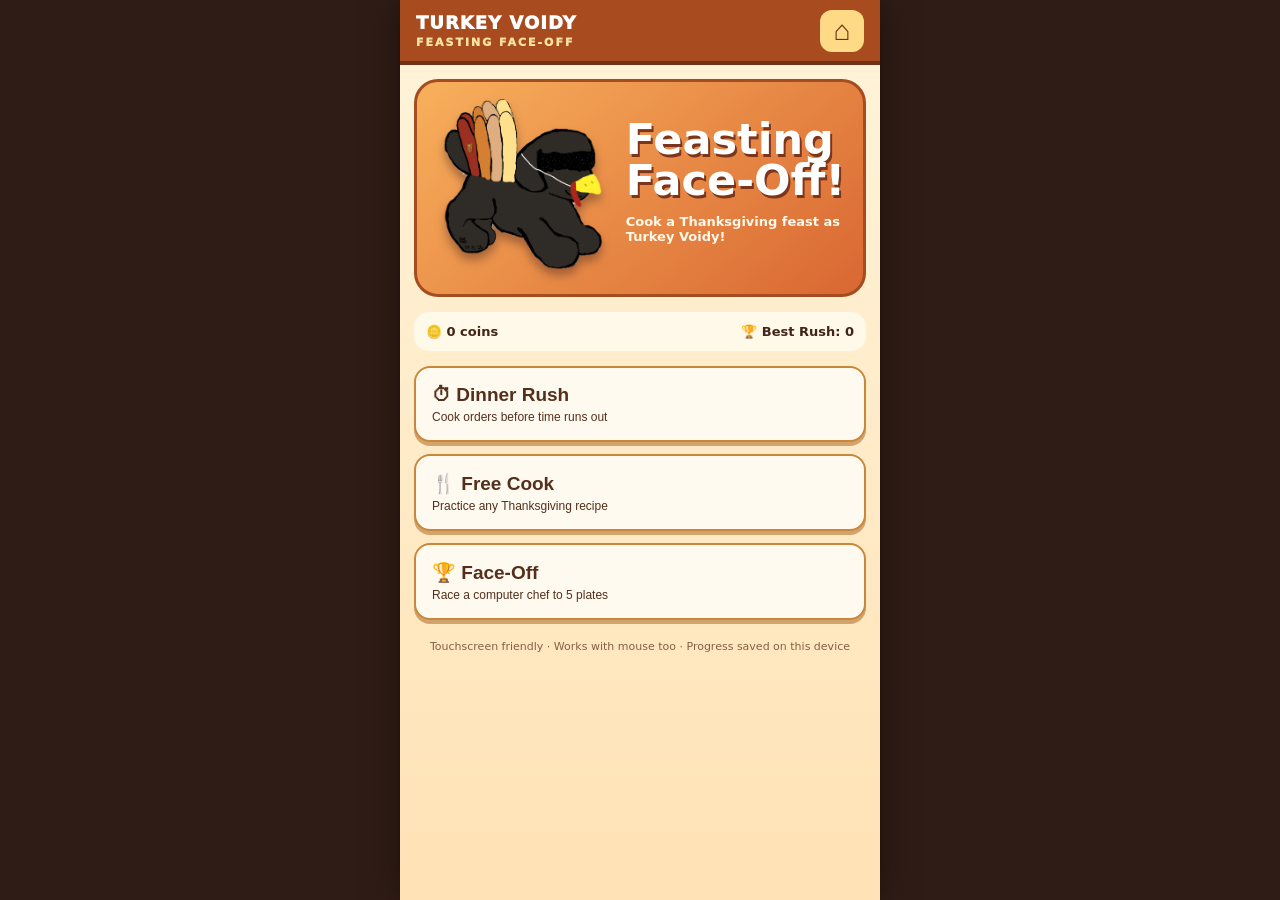
==== index.html @ e3905e34 "Add files via upload" ====
<!doctype html><html lang="en"><head><meta charset="utf-8"><meta name="viewport" content="width=device-width,initial-scale=1,viewport-fit=cover"><meta name="theme-color" content="#a84c20"><title>Turkey Voidy: Feasting Face-Off</title><link rel="stylesheet" href="style.css"></head><body><main id="game" class="game"><header><div class="brand">TURKEY VOIDY <small>FEASTING FACE-OFF</small></div><button id="homeBtn" class="iconBtn" aria-label="Home">⌂</button></header><section id="home" class="screen"><div class="hero"><img src="Images/Turkey-Voidy-Dog.png" alt="Turkey Voidy Dog"><div><h1>Feasting<br>Face-Off!</h1><p>Cook a Thanksgiving feast as Turkey Voidy!</p></div></div><div class="stats"><span>🪙 <b id="bank">0</b> coins</span><span>🏆 Best Rush: <b id="best">0</b></span></div><div class="modeGrid"><button data-mode="rush"><strong>⏱ Dinner Rush</strong><span>Cook orders before time runs out</span></button><button data-mode="free"><strong>🍴 Free Cook</strong><span>Practice any Thanksgiving recipe</span></button><button data-mode="faceoff"><strong>🏆 Face-Off</strong><span>Race a computer chef to 5 plates</span></button></div><p class="fine">Touchscreen friendly · Works with mouse too · Progress saved on this device</p></section><section id="play" class="screen" hidden><div class="hud"><div><small id="modeName">Dinner Rush</small><b id="clock">02:00</b></div><div><small>Plates</small><b id="plates">0</b></div><div><small>Coins earned</small><b id="earned">0</b></div></div><div id="rival" class="rival" hidden><span>Rival chef</span><div class="bar"><div id="rivalBar"></div></div><b id="rivalScore">0 / 5</b></div><div class="kitchen"><div class="order" id="order">Time to cook!</div><div class="chef"><img src="Images/Turkey-Voidy-Dog.png" alt="Turkey Voidy"><div class="speech" id="speech">Let's feast!</div></div><div class="counter"><div id="dish" class="dish">🍽️</div><div id="instruction" class="instruction">Choose a recipe to start cooking.</div><div class="progress"><div id="progressFill"></div></div><div id="actions" class="actions"></div></div></div><div id="recipeButtons" class="recipes"></div><div id="playFooter" class="foot"><button id="skipBtn" class="secondary">New order</button><button id="quitBtn" class="secondary">End game</button></div></section><section id="results" class="screen" hidden><div class="resultCard"><div class="resultIcon">🏆</div><h2 id="resultTitle">Feast Complete!</h2><p id="resultText"></p><div id="resultNumbers" class="resultNumbers"></div><button id="againBtn" class="primary">Play again</button><button id="backBtn" class="secondary">Back to menu</button></div></section></main><script src="script.js"></script></body></html>
---- style.css ----
:root{font-family:system-ui,-apple-system,Segoe UI,sans-serif;color:#422419;background:#301c17}*{box-sizing:border-box}body{margin:0}.game{max-width:480px;min-height:100dvh;margin:auto;background:linear-gradient(#fff4da,#ffe2b5);box-shadow:0 0 30px #1c100b;overflow:hidden}header{height:65px;background:#a84c20;color:#fff;display:flex;align-items:center;justify-content:space-between;padding:10px 16px;border-bottom:4px solid #713315}.brand{font-weight:1000;letter-spacing:1px;font-size:18px;line-height:1}.brand small{display:block;font-size:11px;letter-spacing:2px;margin-top:5px;color:#ffe2a5}.iconBtn{background:#ffda86;border:0;border-radius:12px;font-size:28px;color:#683112;width:44px;height:42px}.screen{padding:14px;min-height:calc(100dvh - 65px)}[hidden]{display:none!important}.hero{display:flex;align-items:center;min-height:205px;background:linear-gradient(140deg,#f8b05c,#d96732);border:3px solid #a34d20;border-radius:24px;padding:10px;gap:7px}.hero img{width:45%;object-fit:contain;filter:drop-shadow(0 7px 5px #693b2788)}.hero h1{font-size:clamp(28px,8vw,43px);line-height:.96;margin:0;color:#fff;text-shadow:2px 3px #7c351a}.hero p{font-size:13px;font-weight:700;color:#fff8e9}.stats{display:flex;justify-content:space-between;margin:15px 0;background:#fff9e9;padding:12px;border-radius:15px;font-size:13px;font-weight:700}.modeGrid{display:grid;gap:12px}.modeGrid button{border:2px solid #c9873b;background:#fffaf0;border-radius:16px;padding:16px;text-align:left;color:#542f1c;box-shadow:0 4px #d3a36e}.modeGrid strong{display:block;font-size:19px}.modeGrid span{display:block;font-size:12px;margin-top:4px}.fine{text-align:center;font-size:11px;color:#865f46;margin-top:20px}.hud{display:grid;grid-template-columns:1.2fr .8fr 1fr;gap:7px}.hud>div{border:2px solid #ce914e;border-radius:12px;background:#fffaf1;padding:8px;text-align:center}.hud small,.hud b{display:block}.hud small{font-size:10px;color:#9d6b44}.hud b{font-size:21px}.rival{display:flex;align-items:center;gap:8px;background:#f7c1a0;border-radius:12px;margin-top:8px;padding:9px;font-size:12px}.rival .bar{flex:1;background:#fff;border-radius:20px;height:10px;overflow:hidden}.rival .bar div{height:100%;background:#a53731;width:0;transition:width .3s}.kitchen{margin-top:12px;border:3px solid #a76430;border-radius:19px;overflow:hidden;background:linear-gradient(#e6c58d 0 38%,#d99c5b 38% 65%,#a6582b 65%);min-height:380px}.order{background:#fff9e8;border-bottom:2px dashed #c18c4d;padding:10px;text-align:center;font-size:14px;font-weight:800;min-height:42px}.chef{height:136px;display:flex;align-items:center;justify-content:center;gap:8px}.chef img{height:132px;width:155px;object-fit:contain;filter:drop-shadow(0 4px 2px #51352277)}.speech{border-radius:18px 18px 18px 3px;background:#fff9e9;padding:10px;max-width:130px;font-size:13px;font-weight:800;text-align:center;box-shadow:0 3px #b97743}.counter{background:linear-gradient(#9d542d,#723b22);border-top:7px solid #e5b06d;padding:12px;min-height:210px;color:#fff}.dish{text-align:center;font-size:52px;height:65px}.instruction{font-size:14px;font-weight:800;text-align:center;min-height:42px}.progress{height:12px;border-radius:20px;background:#492b21;overflow:hidden;margin:9px 0}.progress div{height:100%;width:0;background:#aaf18c;transition:width .1s}.actions{display:flex;flex-wrap:wrap;gap:8px;justify-content:center}.actions button,.recipes button,.primary,.secondary{border:0;border-radius:13px;padding:12px 16px;font-size:14px;font-weight:850;touch-action:manipulation}.actions button{background:#ffe2a5;color:#59351c;min-width:120px}.actions button:active{transform:scale(.96)}.recipes{display:grid;grid-template-columns:repeat(2,1fr);gap:8px;margin:12px 0}.recipes button{background:#fffaf1;color:#603e2b;border:2px solid #d6a36a;font-size:13px}.recipes button.selected{background:#f7c46e;border-color:#8d4a23}.recipes button:disabled{opacity:.5}.foot{display:flex;gap:9px;justify-content:center}.secondary{background:#e6c69e;color:#593a27}.primary{background:#b75a28;color:white}.resultCard{background:#fff9eb;border:3px solid #c88646;border-radius:25px;margin-top:55px;text-align:center;padding:30px 18px}.resultIcon{font-size:65px}.resultCard h2{font-size:29px;margin:8px 0}.resultCard p{line-height:1.5}.resultNumbers{font-weight:850;font-size:20px;margin:22px}.resultCard button{display:block;width:100%;margin-top:10px}button{cursor:pointer}button:focus-visible{outline:3px solid #2682f2;outline-offset:2px}@media(max-height:700px){.chef{height:110px}.chef img{height:106px}.kitchen{min-height:330px}.counter{min-height:180px}.dish{height:55px;font-size:42px}}
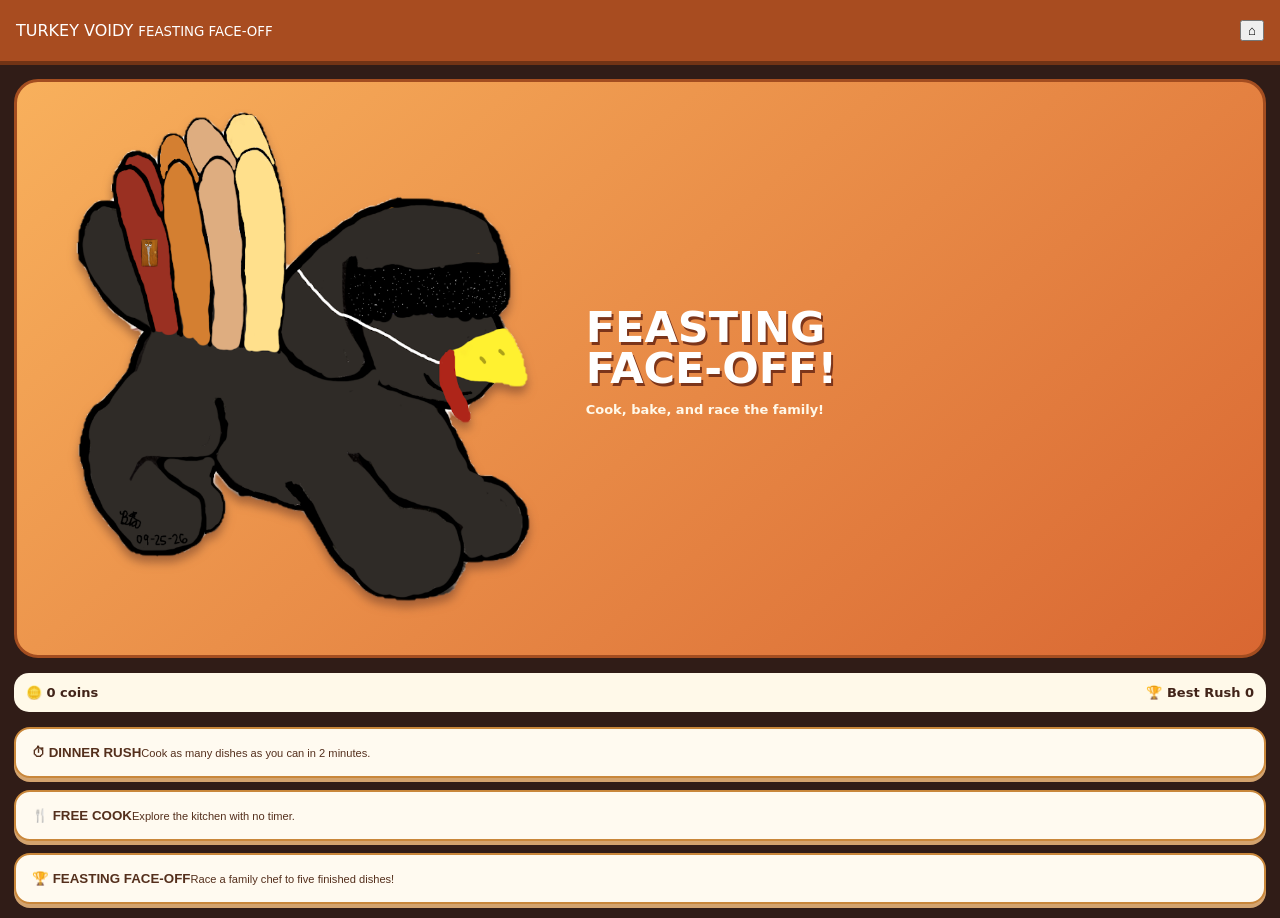
==== commit d1dd94f5: "Change theme color and adjust header layout Updated theme color and modified header structure." ====
--- a/index.html
+++ b/index.html
@@ -1 +1 @@
-<!doctype html><html lang="en"><head><meta charset="utf-8"><meta name="viewport" content="width=device-width,initial-scale=1,viewport-fit=cover"><meta name="theme-color" content="#a84c20"><title>Turkey Voidy: Feasting Face-Off</title><link rel="stylesheet" href="style.css"></head><body><main id="game" class="game"><header><div class="brand">TURKEY VOIDY <small>FEASTING FACE-OFF</small></div><button id="homeBtn" class="iconBtn" aria-label="Home">⌂</button></header><section id="home" class="screen"><div class="hero"><img src="Images/Turkey-Voidy-Dog.png" alt="Turkey Voidy Dog"><div><h1>Feasting<br>Face-Off!</h1><p>Cook a Thanksgiving feast as Turkey Voidy!</p></div></div><div class="stats"><span>🪙 <b id="bank">0</b> coins</span><span>🏆 Best Rush: <b id="best">0</b></span></div><div class="modeGrid"><button data-mode="rush"><strong>⏱ Dinner Rush</strong><span>Cook orders before time runs out</span></button><button data-mode="free"><strong>🍴 Free Cook</strong><span>Practice any Thanksgiving recipe</span></button><button data-mode="faceoff"><strong>🏆 Face-Off</strong><span>Race a computer chef to 5 plates</span></button></div><p class="fine">Touchscreen friendly · Works with mouse too · Progress saved on this device</p></section><section id="play" class="screen" hidden><div class="hud"><div><small id="modeName">Dinner Rush</small><b id="clock">02:00</b></div><div><small>Plates</small><b id="plates">0</b></div><div><small>Coins earned</small><b id="earned">0</b></div></div><div id="rival" class="rival" hidden><span>Rival chef</span><div class="bar"><div id="rivalBar"></div></div><b id="rivalScore">0 / 5</b></div><div class="kitchen"><div class="order" id="order">Time to cook!</div><div class="chef"><img src="Images/Turkey-Voidy-Dog.png" alt="Turkey Voidy"><div class="speech" id="speech">Let's feast!</div></div><div class="counter"><div id="dish" class="dish">🍽️</div><div id="instruction" class="instruction">Choose a recipe to start cooking.</div><div class="progress"><div id="progressFill"></div></div><div id="actions" class="actions"></div></div></div><div id="recipeButtons" class="recipes"></div><div id="playFooter" class="foot"><button id="skipBtn" class="secondary">New order</button><button id="quitBtn" class="secondary">End game</button></div></section><section id="results" class="screen" hidden><div class="resultCard"><div class="resultIcon">🏆</div><h2 id="resultTitle">Feast Complete!</h2><p id="resultText"></p><div id="resultNumbers" class="resultNumbers"></div><button id="againBtn" class="primary">Play again</button><button id="backBtn" class="secondary">Back to menu</button></div></section></main><script src="script.js"></script></body></html>
+<!doctype html><html lang="en"><head><meta charset="utf-8"><meta name="viewport" content="width=device-width,initial-scale=1,viewport-fit=cover"><meta name="theme-color" content="#8b3f24"><title>Turkey Voidy: Feasting Face-Off</title><link rel="stylesheet" href="style.css"></head><body><main id="game"><header><div class="logo">TURKEY VOIDY <small>FEASTING FACE-OFF</small></div><button id="homeBtn" aria-label="Home">⌂</button></header><section id="home" class="screen"><div class="hero"><img src="Images/Turkey-Voidy-Dog.png" alt="Turkey Voidy"><div><h1>FEASTING<br>FACE-OFF!</h1><p>Cook, bake, and race the family!</p></div></div><div class="stats"><span>🪙 <b id="bank">0</b> coins</span><span>🏆 Best Rush <b id="best">0</b></span></div><div class="modeGrid"><button data-mode="rush"><b>⏱ DINNER RUSH</b><small>Cook as many dishes as you can in 2 minutes.</small></button><button data-mode="free"><b>🍴 FREE COOK</b><small>Explore the kitchen with no timer.</small></button><button data-mode="faceoff"><b>🏆 FEASTING FACE-OFF</b><small>Race a family chef to five finished dishes!</small></button></div></section><section id="play" class="screen" hidden><div class="hud"><div><small id="modeName">Dinner Rush</small><b id="clock">02:00</b></div><div><small>Completed</small><b id="plates">0</b></div><div><small>Earned</small><b id="earned">0</b></div></div><div id="rival" class="rival" hidden><img id="rivalPortrait" class="rivalPortrait" alt="Opponent"><span id="rivalName">Family chef</span><div class="bar"><div id="rivalBar"></div></div><b id="rivalScore">0/5</b></div><div class="orderTicket"><span id="order">Time to cook!</span><span id="stepLabel">PREP</span></div><div class="kitchen"><div class="wall"><div class="window"><div class="sun"></div><div class="hill"></div></div><div class="shelf"><span>🥣</span><span>🧂</span><span>🍯</span></div><div class="clockFace">🕒</div></div><div class="room"><div class="fridge appliance" id="fridge"><div class="fridgeTop">FRIDGE</div><div class="fridgeHandle"></div><span>❄</span></div><div class="oven appliance" id="oven"><div class="burners">● &nbsp; ●</div><div class="ovenPanel">OVEN <span id="ovenLight">●</span></div><button class="ovenDoor" id="ovenDoor" aria-label="Open oven"><span class="ovenWindow" id="ovenWindow">♨</span><span class="ovenHandle"></span></button></div><div class="chef" id="chef"><img src="Images/Turkey-Voidy-Dog.png" alt="Turkey Voidy" id="chefImg"><div class="speech" id="speech">Let's feast!</div></div></div><div class="worktop"><div class="counterEdge"></div><div class="workSurface"><div class="bowl" id="bowl">🥣</div><div class="board" id="board"><span id="dish">🍽️</span></div><div class="sparkles" id="sparkles"></div></div><div class="cabinet"><div></div><div></div><div></div></div></div></div><div class="controlPanel"><div id="instruction" class="instruction">Choose a recipe.</div><div class="progress"><div id="progressFill"></div></div><div id="actions" class="actions"></div><div id="ingredientTray" class="ingredientTray"></div></div><div id="recipeButtons" class="recipes"></div><div class="foot"><button id="skipBtn" class="secondary" hidden>Choose recipe</button><button id="quitBtn" class="secondary">Finish session</button></div></section><section id="results" class="screen" hidden><div class="resultCard"><div class="resultIcon">🏆</div><h2 id="resultTitle">Feast Complete!</h2><p id="resultText"></p><div id="resultNumbers"></div><button id="againBtn" class="primary">Play again</button><button id="backBtn" class="secondary">Back to menu</button></div></section></main><script src="script.js"></script></body></html>
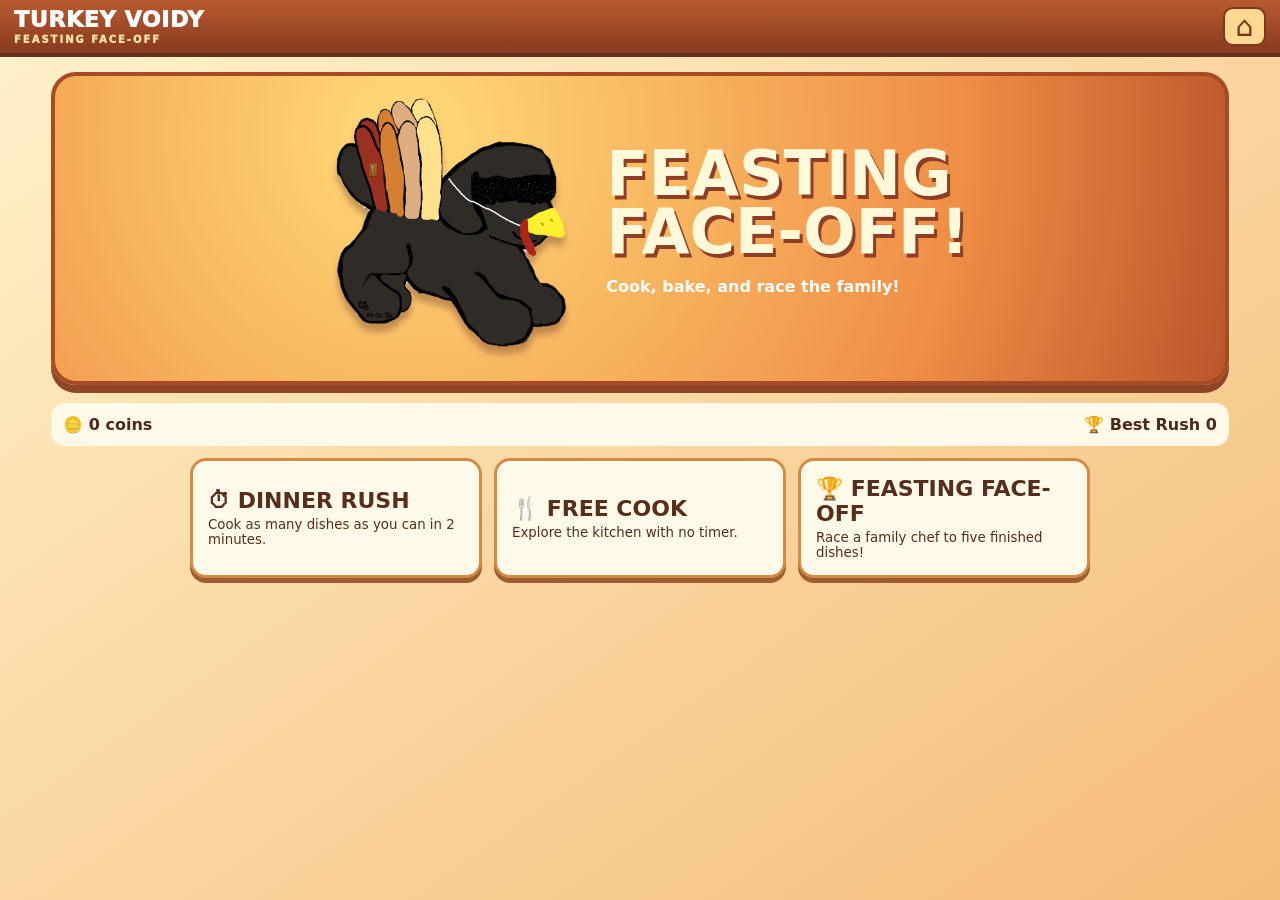
==== commit db766039: "Fix HTML entity encoding in index.html" ====
--- a/index.html
+++ b/index.html
@@ -1 +1 @@
-<!doctype html><html lang="en"><head><meta charset="utf-8"><meta name="viewport" content="width=device-width,initial-scale=1,viewport-fit=cover"><meta name="theme-color" content="#8b3f24"><title>Turkey Voidy: Feasting Face-Off</title><link rel="stylesheet" href="style.css"></head><body><main id="game"><header><div class="logo">TURKEY VOIDY <small>FEASTING FACE-OFF</small></div><button id="homeBtn" aria-label="Home">⌂</button></header><section id="home" class="screen"><div class="hero"><img src="Images/Turkey-Voidy-Dog.png" alt="Turkey Voidy"><div><h1>FEASTING<br>FACE-OFF!</h1><p>Cook, bake, and race the family!</p></div></div><div class="stats"><span>🪙 <b id="bank">0</b> coins</span><span>🏆 Best Rush <b id="best">0</b></span></div><div class="modeGrid"><button data-mode="rush"><b>⏱ DINNER RUSH</b><small>Cook as many dishes as you can in 2 minutes.</small></button><button data-mode="free"><b>🍴 FREE COOK</b><small>Explore the kitchen with no timer.</small></button><button data-mode="faceoff"><b>🏆 FEASTING FACE-OFF</b><small>Race a family chef to five finished dishes!</small></button></div></section><section id="play" class="screen" hidden><div class="hud"><div><small id="modeName">Dinner Rush</small><b id="clock">02:00</b></div><div><small>Completed</small><b id="plates">0</b></div><div><small>Earned</small><b id="earned">0</b></div></div><div id="rival" class="rival" hidden><img id="rivalPortrait" class="rivalPortrait" alt="Opponent"><span id="rivalName">Family chef</span><div class="bar"><div id="rivalBar"></div></div><b id="rivalScore">0/5</b></div><div class="orderTicket"><span id="order">Time to cook!</span><span id="stepLabel">PREP</span></div><div class="kitchen"><div class="wall"><div class="window"><div class="sun"></div><div class="hill"></div></div><div class="shelf"><span>🥣</span><span>🧂</span><span>🍯</span></div><div class="clockFace">🕒</div></div><div class="room"><div class="fridge appliance" id="fridge"><div class="fridgeTop">FRIDGE</div><div class="fridgeHandle"></div><span>❄</span></div><div class="oven appliance" id="oven"><div class="burners">● &nbsp; ●</div><div class="ovenPanel">OVEN <span id="ovenLight">●</span></div><button class="ovenDoor" id="ovenDoor" aria-label="Open oven"><span class="ovenWindow" id="ovenWindow">♨</span><span class="ovenHandle"></span></button></div><div class="chef" id="chef"><img src="Images/Turkey-Voidy-Dog.png" alt="Turkey Voidy" id="chefImg"><div class="speech" id="speech">Let's feast!</div></div></div><div class="worktop"><div class="counterEdge"></div><div class="workSurface"><div class="bowl" id="bowl">🥣</div><div class="board" id="board"><span id="dish">🍽️</span></div><div class="sparkles" id="sparkles"></div></div><div class="cabinet"><div></div><div></div><div></div></div></div></div><div class="controlPanel"><div id="instruction" class="instruction">Choose a recipe.</div><div class="progress"><div id="progressFill"></div></div><div id="actions" class="actions"></div><div id="ingredientTray" class="ingredientTray"></div></div><div id="recipeButtons" class="recipes"></div><div class="foot"><button id="skipBtn" class="secondary" hidden>Choose recipe</button><button id="quitBtn" class="secondary">Finish session</button></div></section><section id="results" class="screen" hidden><div class="resultCard"><div class="resultIcon">🏆</div><h2 id="resultTitle">Feast Complete!</h2><p id="resultText"></p><div id="resultNumbers"></div><button id="againBtn" class="primary">Play again</button><button id="backBtn" class="secondary">Back to menu</button></div></section></main><script src="script.js"></script></body></html>
+<!doctype html><html lang="en"><head><meta charset="utf-8"><meta name="viewport" content="width=device-width,initial-scale=1,viewport-fit=cover"><meta name="theme-color" content="#8b3f24"><title>Turkey Voidy: Feasting Face-Off</title><link rel="stylesheet" href="style.css"></head><body><main id="game"><header><div class="logo">TURKEY VOIDY <small>FEASTING FACE-OFF</small></div><button id="homeBtn" aria-label="Home">⌂</button></header><section id="home" class="screen"><div class="hero"><img src="Images/Turkey-Voidy-Dog.png" alt="Turkey Voidy"><div><h1>FEASTING<br>FACE-OFF!</h1><p>Cook, bake, and race the family!</p></div></div><div class="stats"><span>🪙 <b id="bank">0</b> coins</span><span>🏆 Best Rush <b id="best">0</b></span></div><div class="modeGrid"><button data-mode="rush"><b>⏱ DINNER RUSH</b><small>Cook as many dishes as you can in 2 minutes.</small></button><button data-mode="free"><b>🍴 FREE COOK</b><small>Explore the kitchen with no timer.</small></button><button data-mode="faceoff"><b>🏆 FEASTING FACE-OFF</b><small>Race a family chef to five finished dishes!</small></button></div></section><section id="play" class="screen" hidden><div class="hud"><div><small id="modeName">Dinner Rush</small><b id="clock">02:00</b></div><div><small>Completed</small><b id="plates">0</b></div><div><small>Earned</small><b id="earned">0</b></div></div><div id="rival" class="rival" hidden><img id="rivalPortrait" class="rivalPortrait" alt="Opponent"><span id="rivalName">Family chef</span><div class="bar"><div id="rivalBar"></div></div><b id="rivalScore">0/5</b></div><div class="orderTicket"><span id="order">Time to cook!</span><span id="stepLabel">PREP</span></div><div class="kitchen"><div class="wall"><div class="window"><div class="sun"></div><div class="hill"></div></div><div class="shelf"><span>🥣</span><span>🧂</span><span>🍯</span></div><div class="clockFace">🕒</div></div><div class="room"><div class="fridge appliance" id="fridge"><div class="fridgeTop">FRIDGE</div><div class="fridgeHandle"></div><span>❄</span></div><div class="oven appliance" id="oven"><div class="burners">● &nbsp; ●</div><div class="ovenPanel">OVEN <span id="ovenLight">●</span></div><button class="ovenDoor" id="ovenDoor" aria-label="Open oven"><span class="ovenWindow" id="ovenWindow">♨</span><span class="ovenHandle"></span></button></div><div class="chef" id="chef"><img src="Images/Turkey-Voidy-Dog.png" alt="Turkey Voidy" id="chefImg"><div class="speech" id="speech">Let's feast!</div></div></div><div class="worktop"><div class="counterEdge"></div><div class="workSurface"><div class="bowl" id="bowl">🥣</div><div class="board" id="board"><span id="dish">🍽️</span></div><div class="sparkles" id="sparkles"></div></div><div class="cabinet"><div></div><div></div><div></div></div></div></div><div class="controlPanel" id="controlPanel"><div id="instruction" class="instruction">Choose a recipe.</div><div class="progress"><div id="progressFill"></div></div><div id="actions" class="actions"></div><div id="ingredientTray" class="ingredientTray"></div></div><div id="recipeButtons" class="recipes" hidden></div><div class="foot"><button id="skipBtn" class="secondary" hidden>Choose recipe</button><button id="quitBtn" class="secondary">Finish session</button></div></section><section id="results" class="screen" hidden><div class="resultCard"><div class="resultIcon">🏆</div><h2 id="resultTitle">Feast Complete!</h2><p id="resultText"></p><div id="resultNumbers"></div><button id="againBtn" class="primary">Play again</button><button id="backBtn" class="secondary">Back to menu</button></div></section><div id="recipeModal" class="gameModal" hidden><div class="modalCard"><h2>Choose a Thanksgiving recipe</h2><div id="modalRecipes" class="modalRecipes"></div><button id="closeRecipes" class="secondary">Close</button></div></div><div id="showdown" class="showdown" hidden><div class="showdownStage"><div class="versusCharacters"><img id="showdownVoidy" src="Images/Turkey-Voidy-Dog.png" alt="Turkey Voidy"><img id="showdownRival" src="Images/brisket.png" alt="Brisket"></div><div class="versusNames"><span>Turkey Voidy</span><span>Brisket</span></div><div id="showdownMessage">Calculating winner...</div></div></div></main><script src="script.js"></script></body></html>
--- a/style.css
+++ b/style.css
@@ -1 +1,70 @@
-:root{font-family:system-ui,-apple-system,Segoe UI,sans-serif;color:#422419;background:#301c17}*{box-sizing:border-box}body{margin:0}.game{max-width:480px;min-height:100dvh;margin:auto;background:linear-gradient(#fff4da,#ffe2b5);box-shadow:0 0 30px #1c100b;overflow:hidden}header{height:65px;background:#a84c20;color:#fff;display:flex;align-items:center;justify-content:space-between;padding:10px 16px;border-bottom:4px solid #713315}.brand{font-weight:1000;letter-spacing:1px;font-size:18px;line-height:1}.brand small{display:block;font-size:11px;letter-spacing:2px;margin-top:5px;color:#ffe2a5}.iconBtn{background:#ffda86;border:0;border-radius:12px;font-size:28px;color:#683112;width:44px;height:42px}.screen{padding:14px;min-height:calc(100dvh - 65px)}[hidden]{display:none!important}.hero{display:flex;align-items:center;min-height:205px;background:linear-gradient(140deg,#f8b05c,#d96732);border:3px solid #a34d20;border-radius:24px;padding:10px;gap:7px}.hero img{width:45%;object-fit:contain;filter:drop-shadow(0 7px 5px #693b2788)}.hero h1{font-size:clamp(28px,8vw,43px);line-height:.96;margin:0;color:#fff;text-shadow:2px 3px #7c351a}.hero p{font-size:13px;font-weight:700;color:#fff8e9}.stats{display:flex;justify-content:space-between;margin:15px 0;background:#fff9e9;padding:12px;border-radius:15px;font-size:13px;font-weight:700}.modeGrid{display:grid;gap:12px}.modeGrid button{border:2px solid #c9873b;background:#fffaf0;border-radius:16px;padding:16px;text-align:left;color:#542f1c;box-shadow:0 4px #d3a36e}.modeGrid strong{display:block;font-size:19px}.modeGrid span{display:block;font-size:12px;margin-top:4px}.fine{text-align:center;font-size:11px;color:#865f46;margin-top:20px}.hud{display:grid;grid-template-columns:1.2fr .8fr 1fr;gap:7px}.hud>div{border:2px solid #ce914e;border-radius:12px;background:#fffaf1;padding:8px;text-align:center}.hud small,.hud b{display:block}.hud small{font-size:10px;color:#9d6b44}.hud b{font-size:21px}.rival{display:flex;align-items:center;gap:8px;background:#f7c1a0;border-radius:12px;margin-top:8px;padding:9px;font-size:12px}.rival .bar{flex:1;background:#fff;border-radius:20px;height:10px;overflow:hidden}.rival .bar div{height:100%;background:#a53731;width:0;transition:width .3s}.kitchen{margin-top:12px;border:3px solid #a76430;border-radius:19px;overflow:hidden;background:linear-gradient(#e6c58d 0 38%,#d99c5b 38% 65%,#a6582b 65%);min-height:380px}.order{background:#fff9e8;border-bottom:2px dashed #c18c4d;padding:10px;text-align:center;font-size:14px;font-weight:800;min-height:42px}.chef{height:136px;display:flex;align-items:center;justify-content:center;gap:8px}.chef img{height:132px;width:155px;object-fit:contain;filter:drop-shadow(0 4px 2px #51352277)}.speech{border-radius:18px 18px 18px 3px;background:#fff9e9;padding:10px;max-width:130px;font-size:13px;font-weight:800;text-align:center;box-shadow:0 3px #b97743}.counter{background:linear-gradient(#9d542d,#723b22);border-top:7px solid #e5b06d;padding:12px;min-height:210px;color:#fff}.dish{text-align:center;font-size:52px;height:65px}.instruction{font-size:14px;font-weight:800;text-align:center;min-height:42px}.progress{height:12px;border-radius:20px;background:#492b21;overflow:hidden;margin:9px 0}.progress div{height:100%;width:0;background:#aaf18c;transition:width .1s}.actions{display:flex;flex-wrap:wrap;gap:8px;justify-content:center}.actions button,.recipes button,.primary,.secondary{border:0;border-radius:13px;padding:12px 16px;font-size:14px;font-weight:850;touch-action:manipulation}.actions button{background:#ffe2a5;color:#59351c;min-width:120px}.actions button:active{transform:scale(.96)}.recipes{display:grid;grid-template-columns:repeat(2,1fr);gap:8px;margin:12px 0}.recipes button{background:#fffaf1;color:#603e2b;border:2px solid #d6a36a;font-size:13px}.recipes button.selected{background:#f7c46e;border-color:#8d4a23}.recipes button:disabled{opacity:.5}.foot{display:flex;gap:9px;justify-content:center}.secondary{background:#e6c69e;color:#593a27}.primary{background:#b75a28;color:white}.resultCard{background:#fff9eb;border:3px solid #c88646;border-radius:25px;margin-top:55px;text-align:center;padding:30px 18px}.resultIcon{font-size:65px}.resultCard h2{font-size:29px;margin:8px 0}.resultCard p{line-height:1.5}.resultNumbers{font-weight:850;font-size:20px;margin:22px}.resultCard button{display:block;width:100%;margin-top:10px}button{cursor:pointer}button:focus-visible{outline:3px solid #2682f2;outline-offset:2px}@media(max-height:700px){.chef{height:110px}.chef img{height:106px}.kitchen{min-height:330px}.counter{min-height:180px}.dish{height:55px;font-size:42px}}
+:root{font-family:system-ui,-apple-system,Segoe UI,sans-serif;color:#4b291c;background:#f8d9a4}*{box-sizing:border-box}body{margin:0;overflow-x:hidden}button{font:inherit;cursor:pointer;touch-action:manipulation}button:focus-visible{outline:3px solid #1676ef;outline-offset:2px}[hidden]{display:none!important}#game{width:100%;min-height:100dvh;background:linear-gradient(145deg,#fff2cb,#f4bc79);overflow:hidden}header{height:57px;display:flex;justify-content:space-between;align-items:center;padding:7px 14px;background:linear-gradient(#b95a30,#873b20);color:white;border-bottom:4px solid #67301d}.logo{font-size:clamp(15px,3vw,22px);font-weight:1000;letter-spacing:.7px;line-height:1}.logo small{display:block;font-size:10px;letter-spacing:2px;margin-top:4px;color:#ffe4a7}#homeBtn{background:#ffd891;border:2px solid #7b3a20;color:#74371d;border-radius:10px;width:43px;height:39px;font-size:28px}.screen{min-height:calc(100dvh - 57px);padding:12px max(12px,env(safe-area-inset-right)) 20px}.hero{display:flex;align-items:center;justify-content:center;gap:15px;border:4px solid #a74b25;border-radius:25px;background:radial-gradient(circle at 30% 20%,#ffdb79,#ef8e45 65%,#bc552c);min-height:35dvh;padding:12px;box-shadow:0 8px #8e4626}.hero img{width:min(40%,280px);max-height:34dvh;object-fit:contain;animation:bob 2.2s ease-in-out infinite;filter:drop-shadow(0 8px 3px #723b2d66)}.hero h1{font-size:clamp(27px,7vw,62px);line-height:.94;color:#fff9dc;text-shadow:3px 4px #8e3e25;margin:0}.hero p{font-weight:800;color:white}.stats{display:flex;justify-content:space-between;gap:10px;background:#fff9e9;border-radius:14px;margin:18px 0 12px;padding:12px;font-weight:750}.modeGrid{display:grid;gap:12px;max-width:900px;margin:auto}.modeGrid button{background:#fff9e9;border:3px solid #d08b47;box-shadow:0 5px #a05c31;border-radius:16px;padding:15px;text-align:left;color:#572d1b}.modeGrid b,.modeGrid small{display:block}.modeGrid b{font-size:clamp(16px,3vw,22px)}.modeGrid small{margin-top:4px}.hud{display:grid;grid-template-columns:1.2fr 1fr 1fr;gap:7px;max-width:1200px;margin:0 auto 7px}.hud>div{background:#fff9e9;border:2px solid #ca8543;border-radius:12px;text-align:center;padding:5px}.hud small,.hud b{display:block}.hud small{font-size:10px}.hud b{font-size:clamp(17px,4vw,25px)}.rival{max-width:1200px;margin:0 auto 7px;background:#f7c4a1;border:2px solid #be734b;border-radius:10px;padding:6px;display:flex;gap:8px;align-items:center;font-size:12px;font-weight:800}.bar{height:11px;border-radius:20px;background:#fff;flex:1;overflow:hidden}.bar>div{height:100%;width:0;background:#b23c3d;transition:width .4s}.orderTicket{max-width:1200px;margin:auto;display:flex;justify-content:space-between;align-items:center;background:#fff6db;border:2px dashed #b4783b;border-radius:12px 12px 0 0;padding:7px 12px;font-weight:900;gap:10px}.orderTicket span:last-child{background:#b95a30;color:white;border-radius:9px;padding:4px 9px;font-size:11px}.kitchen{height:clamp(275px,46dvh,620px);max-width:1200px;margin:auto;position:relative;border:4px solid #8d4a2a;border-top:0;border-radius:0 0 16px 16px;overflow:hidden;background:#e8b677;box-shadow:0 6px #9d5c37}.wall{height:53%;position:absolute;inset:0 0 auto;background:repeating-linear-gradient(0deg,transparent 0 43px,#d1a16c 44px 46px),repeating-linear-gradient(90deg,#f5d49d 0 100px,#f0c98d 100px 103px)}.window{position:absolute;left:30%;top:9%;width:30%;height:70%;border:9px solid #a76639;border-radius:12px;background:linear-gradient(#89d9f5 0 65%,#a5d27c 65%);overflow:hidden;box-shadow:inset 0 0 0 3px #f7d29a}.window:after{content:'';position:absolute;top:0;bottom:0;left:49%;border-left:7px solid #a76639}.sun{position:absolute;right:18%;top:13%;width:38px;height:38px;border-radius:50%;background:#fff2a5;box-shadow:0 0 30px #fff1a6}.hill{position:absolute;bottom:-25%;left:-10%;width:130%;height:50%;border-radius:50%;background:#6fa65b}.shelf{position:absolute;left:3%;top:15%;display:flex;gap:10px;font-size:clamp(15px,3vw,30px);border-bottom:8px solid #9b592e;padding:0 10px}.clockFace{position:absolute;right:5%;top:13%;font-size:clamp(24px,4vw,40px)}.room{position:absolute;inset:30% 0 0;background:linear-gradient(transparent 0 34%,#c98c5a 34% 36%,#ad663b 36%);pointer-events:none}.room>*{pointer-events:auto}.fridge{position:absolute;left:3%;bottom:19%;width:19%;height:77%;max-width:160px;background:linear-gradient(90deg,#c6e9eb,#f9ffff 40%,#b6d9dc);border:5px solid #6d9b9e;border-radius:13px;box-shadow:7px 6px #7b493b66;text-align:center;color:#487d83;font-weight:1000;cursor:pointer}.fridgeTop{font-size:clamp(9px,2vw,16px);padding:8px 0;border-bottom:4px solid #7ba9aa}.fridgeHandle{position:absolute;right:9%;top:39%;width:8px;height:29%;border-radius:10px;background:#729ca0}.fridge>span{position:absolute;bottom:10%;left:30%;font-size:30px}.oven{position:absolute;right:3%;bottom:16%;width:25%;height:66%;max-width:230px;border:5px solid #55545a;border-radius:12px;background:linear-gradient(100deg,#8b9299,#d8dce0 48%,#8a8e94);box-shadow:6px 6px #7b493b66}.burners{height:15%;background:#4b4d53;color:#27272b;text-align:center;letter-spacing:14px;font-size:17px}.ovenPanel{height:19%;padding:5px;text-align:center;font-weight:1000;font-size:clamp(9px,1.7vw,15px)}#ovenLight{color:#777}.oven.cooking #ovenLight{color:#f2431d;text-shadow:0 0 8px #ff6b2a}.ovenDoor{position:absolute;left:5%;bottom:5%;width:90%;height:58%;border:5px solid #44464c;border-radius:8px;background:linear-gradient(130deg,#343d48,#171d25);transition:transform .25s,filter .25s;transform-origin:bottom;overflow:hidden}.ovenDoor.open{transform:perspective(250px) rotateX(-55deg);filter:brightness(1.25)}.ovenWindow{display:flex;justify-content:center;align-items:center;width:100%;height:100%;color:#ffbb59;font-size:clamp(22px,5vw,50px);background:radial-gradient(circle,#9a5129,#232d38 70%)}.oven.cooking .ovenWindow{animation:glow 1s infinite alternate}.ovenHandle{position:absolute;left:10%;top:2px;width:80%;height:5px;background:#e4e7e9;border-radius:4px}.chef{position:absolute;bottom:12%;left:35%;width:30%;height:80%;display:flex;justify-content:center;align-items:flex-end}.chef img{max-width:100%;max-height:100%;object-fit:contain;filter:drop-shadow(0 5px 3px #4b2d2688);animation:bob 2.1s ease-in-out infinite}.chef.celebrate img{animation:celebrate .45s ease-in-out 3}.speech{position:absolute;top:2%;left:40%;min-width:105px;max-width:180px;border:2px solid #d4a06c;background:#fff9e8;padding:6px;border-radius:15px 15px 15px 2px;font-size:clamp(10px,1.8vw,14px);font-weight:850;text-align:center;box-shadow:0 3px #b77d4d}.worktop{position:absolute;bottom:0;left:21%;right:29%;height:35%;min-width:0}.counterEdge{height:13%;background:#edbf79;border:3px solid #9d5e34;border-radius:10px 10px 0 0}.workSurface{height:53%;background:linear-gradient(#ae6c41,#8a4c2c);display:flex;align-items:center;justify-content:space-around;position:relative}.bowl{font-size:clamp(24px,4.7vw,45px);filter:drop-shadow(2px 3px 2px #4a2d1d88)}.board{width:48%;height:83%;border:4px solid #d6a86d;border-radius:15px;background:linear-gradient(135deg,#f9d49a,#d8a16a);display:grid;place-items:center}.board span{font-size:clamp(27px,5vw,55px)}.cabinet{height:34%;background:#a45d32;display:flex;justify-content:space-around}.cabinet>div{width:29%;border:3px solid #743c24;background:#bb7846;border-radius:6px;position:relative}.cabinet>div:after{content:'';position:absolute;top:35%;right:10%;width:6px;height:17px;background:#f4cb81;border-radius:6px}.sparkles{position:absolute;inset:0;pointer-events:none}.sparkles.burst:after{content:'✦ ✨ ✦';position:absolute;left:20%;top:-40%;font-size:35px;animation:pop .7s forwards}.controlPanel{max-width:1200px;margin:9px auto 0;padding:10px;background:#fff4d8;border:3px solid #c98a4a;border-radius:16px}.instruction{text-align:center;font-weight:900;min-height:24px;font-size:clamp(12px,2.6vw,17px)}.progress{height:12px;background:#d8b88d;border-radius:15px;margin:9px 0;overflow:hidden}.progress>div{height:100%;width:0;background:linear-gradient(90deg,#83c960,#45a35d);transition:width .12s}.actions,.ingredientTray{display:flex;justify-content:center;gap:8px;flex-wrap:wrap}.actions button,.ingredientTray button,.recipes button,.primary,.secondary{border:2px solid #b77b40;border-radius:12px;padding:10px 14px;background:#ffe1a4;color:#57341f;font-weight:900;box-shadow:0 3px #a87949}.ingredientTray{margin-top:9px}.ingredientTray button{background:#fffaf0;min-width:80px}.ingredientTray button:active,.actions button:active{transform:scale(.96)}.ingredientTray .draggable{touch-action:none;user-select:none}.ingredientTray .draggable.dragging{opacity:.45}.recipes{max-width:1200px;margin:10px auto;display:grid;grid-template-columns:repeat(3,minmax(0,1fr));gap:7px}.recipes button{padding:9px 4px;font-size:clamp(10px,2vw,13px);background:#fff9e9}.recipes button.selected{background:#f7b95c;border-color:#a45525}.foot{display:flex;justify-content:center;gap:12px;margin:10px}.secondary{background:#ead0a6}.primary{background:#ac4c2a;color:white}.resultCard{max-width:560px;margin:8vh auto 0;text-align:center;border:4px solid #b9753a;border-radius:24px;background:#fff8e9;padding:25px}.resultIcon{font-size:60px}.resultCard h2{font-size:clamp(24px,5vw,35px)}#resultNumbers{font-weight:900;margin:22px}.resultCard button{width:100%;margin-top:10px;padding:14px;border-radius:12px;font-weight:900}@keyframes bob{0%,100%{transform:translateY(0)}50%{transform:translateY(-7px)}}@keyframes celebrate{0%,100%{transform:translateY(0) rotate(0)}50%{transform:translateY(-16px) rotate(8deg)}}@keyframes glow{from{filter:brightness(.8)}to{filter:brightness(1.5)}}@keyframes pop{from{opacity:0;transform:translateY(15px) scale(.4)}to{opacity:1;transform:translateY(-15px) scale(1.2)}}@media(min-width:850px){.screen{padding:15px 4vw}.kitchen{height:min(60dvh,650px)}.modeGrid{grid-template-columns:repeat(3,1fr)}.hero{min-height:270px}}@media(max-width:400px){.kitchen{height:42dvh;min-height:270px}.chef{left:33%;width:34%}.worktop{left:21%;right:28%}.speech{left:24%;top:-5%}.oven{right:1%;width:27%}.fridge{left:1%;width:21%}.recipes{grid-template-columns:repeat(2,minmax(0,1fr))}}@media(max-height:650px){.kitchen{height:44dvh;min-height:230px}.screen{padding-top:6px}.controlPanel{padding:6px}}
+
+/* Family competitor artwork and touch-friendly oven interaction */
+.rivalPortrait{width:38px;height:38px;object-fit:contain;background:#fff7e7;border:2px solid #b87b48;border-radius:50%;flex-shrink:0}.readyToDrag{cursor:grab;touch-action:none;filter:drop-shadow(0 0 9px #fff0a0)}.ovenDoor{touch-action:manipulation}.kitchen{user-select:none;-webkit-user-select:none}@media(min-width:700px){.kitchen{height:min(60dvh,650px)}}
+
+/* Full-viewport gameplay. Menu and results retain their original layouts. */
+html,body{width:100%;height:100%;margin:0}
+body:has(#play:not([hidden])){overflow:hidden}
+body:has(#play:not([hidden])) header{display:none}
+#play:not([hidden]){
+ position:fixed;inset:0;width:100vw;height:100dvh;max-width:none;
+ display:flex;flex-direction:column;gap:0;overflow:hidden;
+ padding:max(3px,env(safe-area-inset-top)) max(4px,env(safe-area-inset-right)) max(4px,env(safe-area-inset-bottom)) max(4px,env(safe-area-inset-left));
+ background:#f5c98e;z-index:20;
+}
+#play .hud{flex:none;width:100%;max-width:none;margin:0 0 3px;gap:4px}
+#play .hud>div{padding:2px 3px;border-radius:8px}
+#play .hud small{font-size:9px}
+#play .hud b{font-size:clamp(15px,4.6vw,23px)}
+#play .rival{flex:none;width:100%;max-width:none;margin:0 0 3px;padding:3px 5px}
+#play .orderTicket{flex:none;width:100%;max-width:none;border-radius:9px 9px 0 0;padding:5px 8px;font-size:clamp(12px,3.4vw,18px)}
+#play .kitchen{flex:1 1 0;min-height:0!important;max-width:none;width:100%;height:auto!important;max-height:none!important;margin:0;border-width:3px;box-shadow:none}
+#play .controlPanel{flex:none;width:100%;max-width:none;margin:3px 0 0;padding:5px 6px;border-width:2px;border-radius:9px}
+#play .instruction{min-height:0;font-size:clamp(11px,3vw,16px);line-height:1.2}
+#play .progress{margin:4px 0;height:8px}
+#play .actions button,#play .ingredientTray button{padding:6px 10px;font-size:clamp(11px,3vw,15px);min-height:32px}
+#play .ingredientTray{margin-top:4px}
+#play .recipes{flex:none;width:100%;max-width:none;margin:3px 0;gap:3px}
+#play .recipes button{padding:5px 2px;font-size:clamp(10px,2.5vw,13px)}
+#play .foot{flex:none;margin:3px 0 0;gap:6px}
+#play .foot button{padding:5px 14px;min-height:29px;font-size:12px}
+#play .room{inset:25% 0 0}
+#play .chef{z-index:6;bottom:0;left:30%;width:40%;height:69%;pointer-events:none}
+#play .chef img{max-height:100%;max-width:100%;object-position:bottom;filter:drop-shadow(0 5px 4px #3d241a99)}
+#play .speech{left:26%;top:1%;z-index:7}
+#play .worktop{z-index:4;pointer-events:none;bottom:0;height:32%}
+#play .worktop .board,#play .worktop #dish{pointer-events:auto}
+#play .oven,#play .fridge{z-index:5}
+#play .wall{height:55%}
+#play .fridge{height:69%;bottom:12%}
+#play .oven{height:61%;bottom:10%}
+@media(max-width:450px){
+ #play .chef{left:27%;width:46%;height:69%}
+ #play .worktop{left:19%;right:26%}
+ #play .speech{top:0;left:20%;max-width:125px}
+}
+@media(max-height:620px){
+ #play .hud small{font-size:8px}
+ #play .hud b{font-size:15px}
+ #play .controlPanel{padding:3px}
+ #play .foot button{min-height:24px;padding:3px 9px}
+ #play .recipes button{padding:3px}
+}
+/* Position Turkey Voidy ON the countertop, clear of the prep board. */
+#play .chef,
+#play .chef.celebrate {
+  left: 24%;
+  bottom: 29%;
+  width: 24%;
+  height: 27%;
+  z-index: 7;
+  align-items: flex-end;
+  pointer-events: none;
+}
+#play .chef img { width:100%;height:100%;object-fit:contain;object-position:center bottom; }
+#play .speech {left: 55%;top: -18%;max-width:130px;}
+@media(max-width:450px){
+  #play .chef,#play .chef.celebrate {left:24%;bottom:29%;width:24%;height:27%;}
+  #play .speech {left:40%;top:-22%;}
+}
